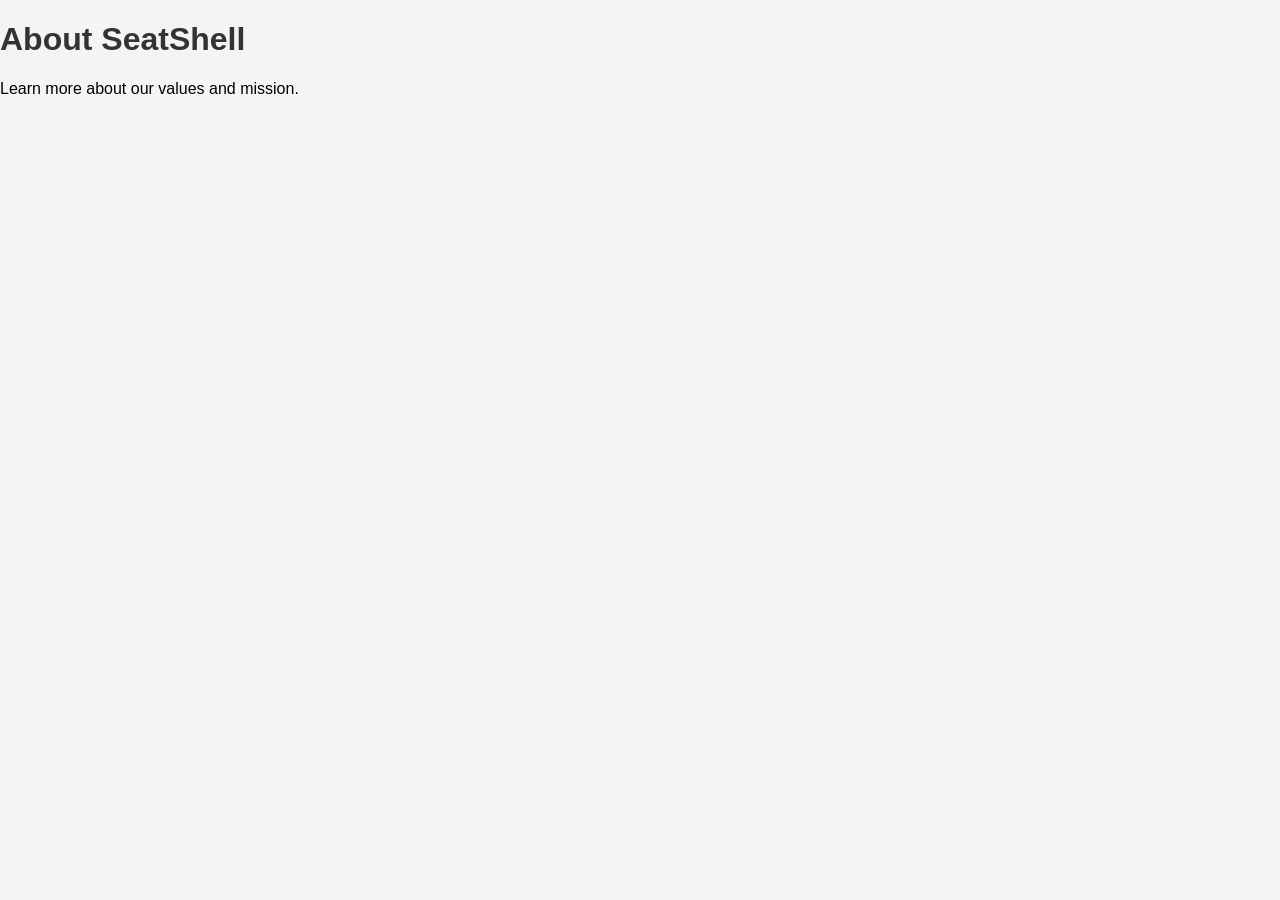
==== about.html @ 73639a5e "Add complete SeatShell website with brand package" ====
<!DOCTYPE html>
<html lang="en">
<head>
    <meta charset="UTF-8">
    <title>About Us - SeatShell</title>
    <link rel="stylesheet" href="styles.css">
</head>
<body>
    <h1>About SeatShell</h1>
    <p>Learn more about our values and mission.</p>
</body>
</html>
---- styles.css ----
body {
    font-family: Arial, sans-serif;
    margin: 0;
    padding: 0;
    background-color: #f4f4f4;
}

header,
footer {
    background-color: #333;
    color: white;
    text-align: center;
    padding: 1em 0;
}

h1, h2 {
    color: #333;
}
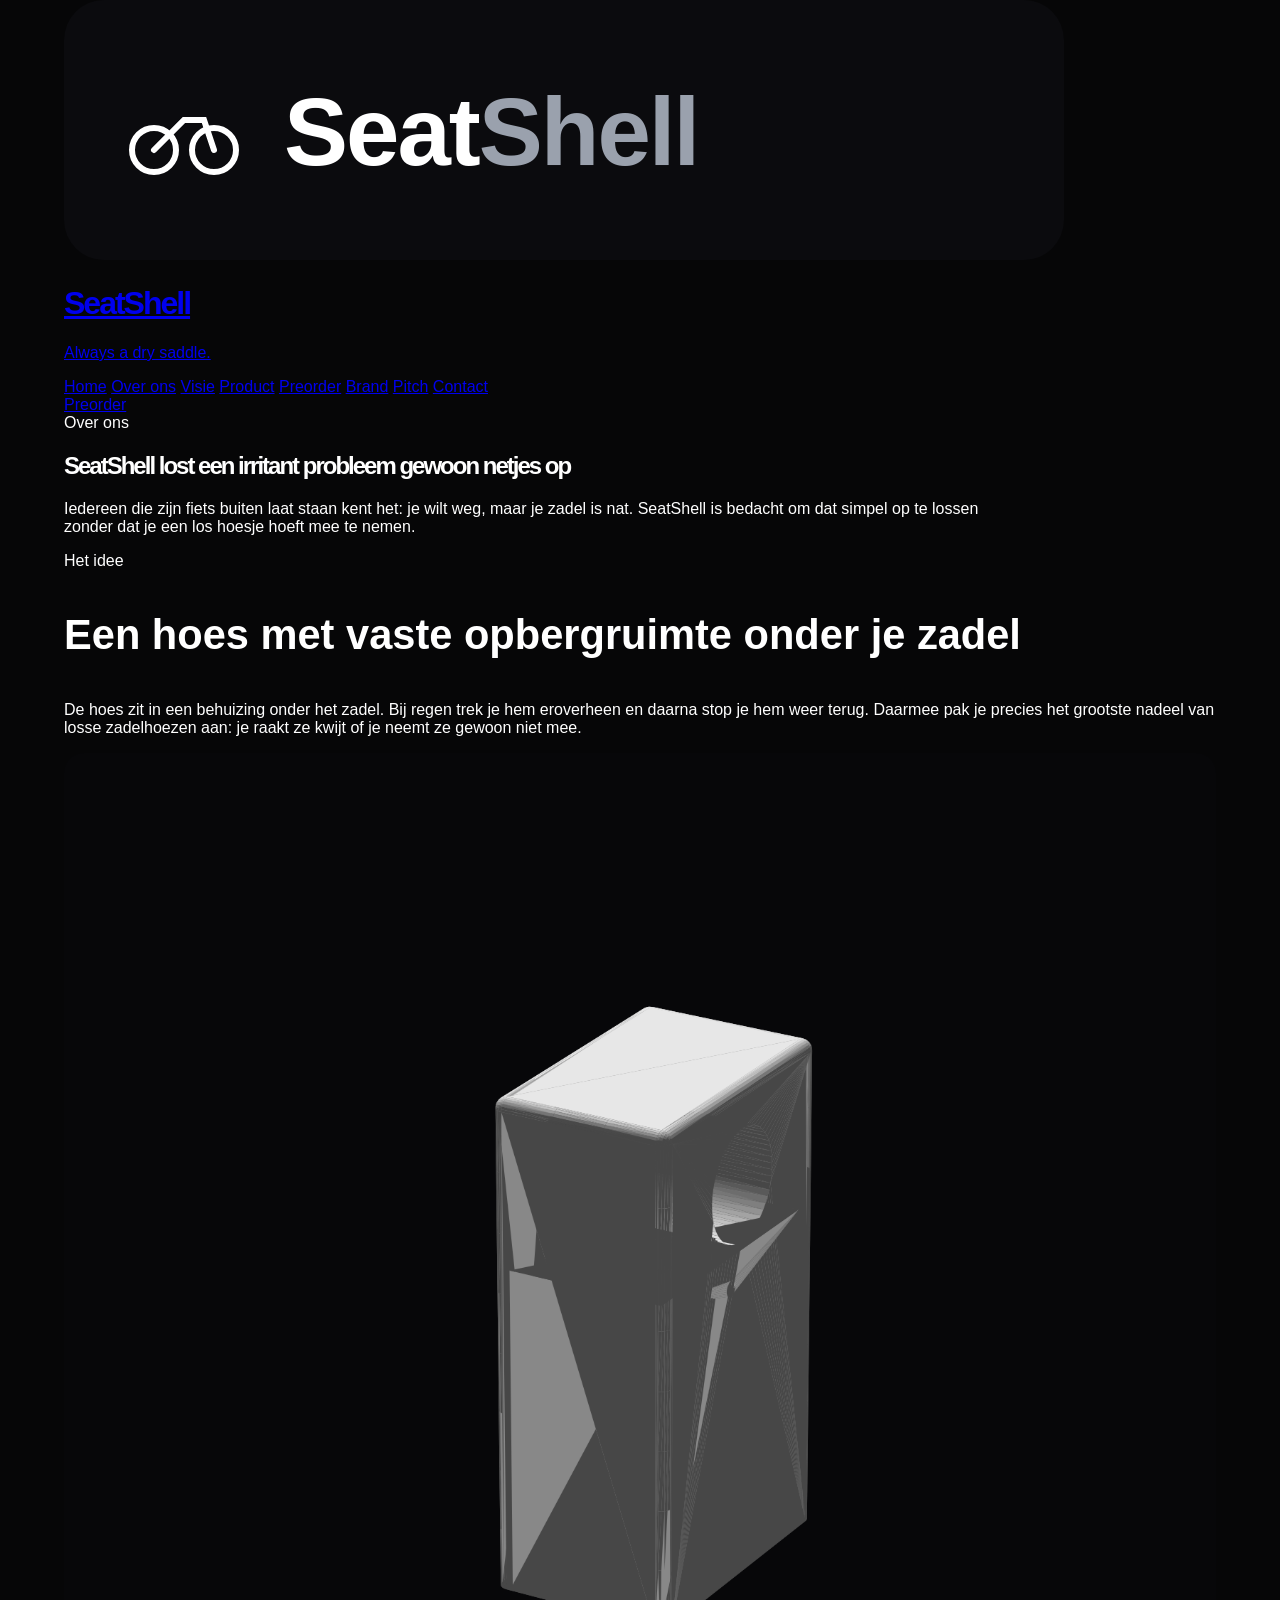
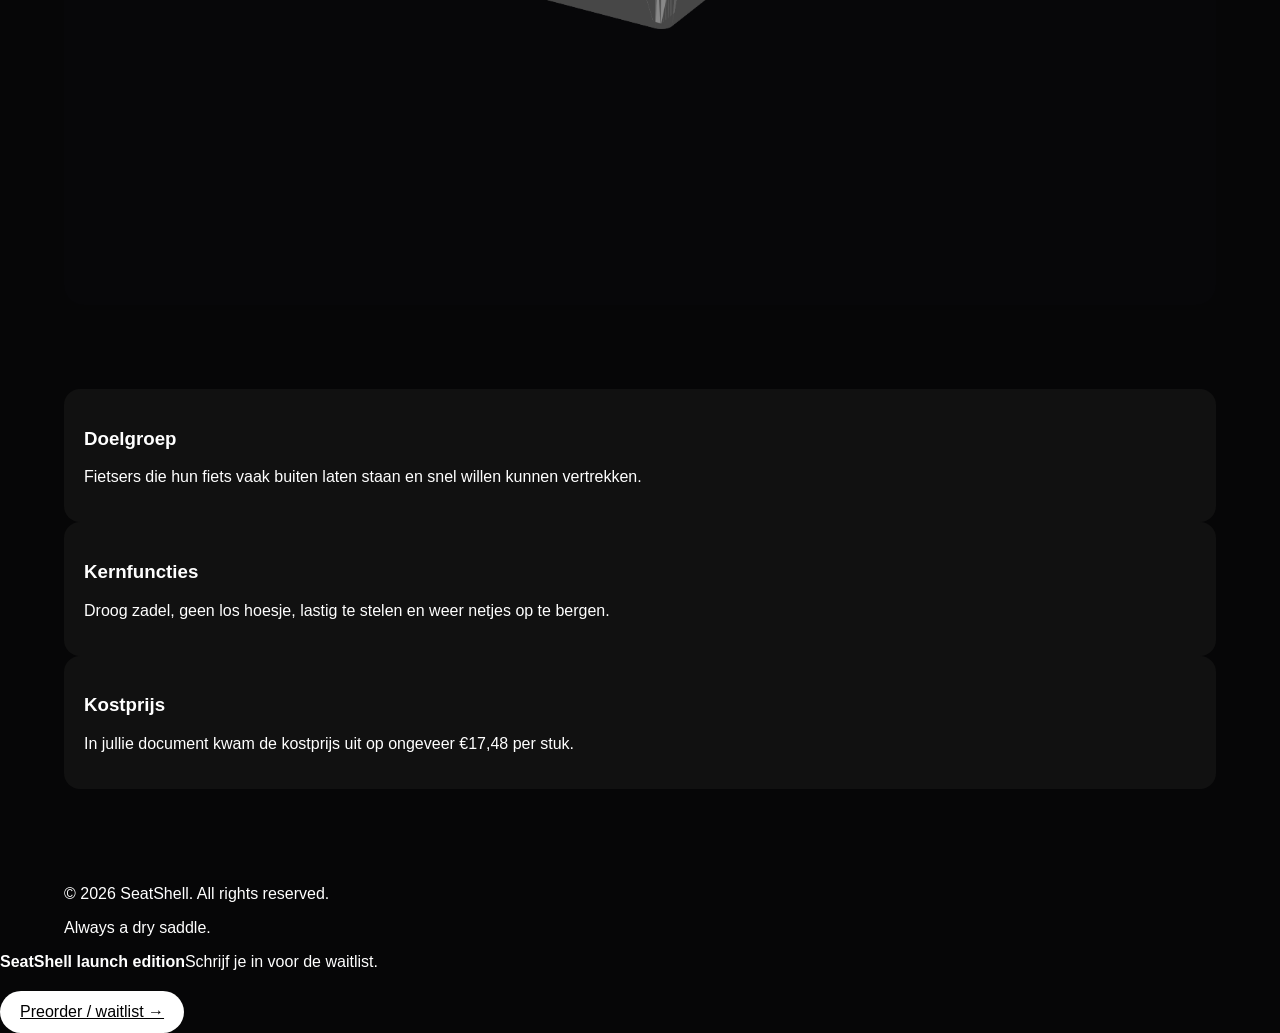
==== commit c45b72d6: "Add files via upload" ====
--- a/about.html
+++ b/about.html
@@ -1,12 +1,41 @@
-<!DOCTYPE html>
-<html lang="en">
-<head>
-    <meta charset="UTF-8">
-    <title>About Us - SeatShell</title>
-    <link rel="stylesheet" href="styles.css">
-</head>
-<body>
-    <h1>About SeatShell</h1>
-    <p>Learn more about our values and mission.</p>
-</body>
-</html>+<!DOCTYPE html><html lang="nl"><head><meta charset="UTF-8"><meta name="viewport" content="width=device-width, initial-scale=1.0"><title>Over ons — SeatShell</title><meta name="description" content="Meer over SeatShell."><link rel="stylesheet" href="styles.css"></head><body>
+<header class="topbar">
+  <div class="container">
+    <div class="topbar-inner">
+      <a class="brand" href="index.html">
+        <img src="logo.svg" alt="SeatShell logo">
+        <div><h1>SeatShell</h1><p>Always a dry saddle.</p></div>
+      </a>
+      <nav>
+        <a href="index.html" class="">Home</a>
+        <a href="about.html" class="active">Over ons</a>
+        <a href="vision.html" class="">Visie</a>
+        <a href="product.html" class="">Product</a>
+        <a href="preorder.html" class="">Preorder</a>
+        <a href="brand.html" class="">Brand</a>
+        <a href="deck.html" class="">Pitch</a>
+        <a href="contact.html" class="">Contact</a>
+      </nav>
+      <a class="nav-cta" href="preorder.html">Preorder</a>
+    </div>
+  </div>
+</header>
+
+<main>
+<section class="page-hero"><div class="container"><div class="page-hero-card" data-animate><div class="section-label">Over ons</div><h2>SeatShell lost een irritant probleem gewoon netjes op</h2><p class="lead" style="max-width:920px;">Iedereen die zijn fiets buiten laat staan kent het: je wilt weg, maar je zadel is nat. SeatShell is bedacht om dat simpel op te lossen zonder dat je een los hoesje hoeft mee te nemen.</p></div></div></section>
+
+<section class="section-large"><div class="container grid-2">
+<div class="panel" data-animate><div class="section-label">Het idee</div><h3 class="section-title" style="font-size:2.6rem;">Een hoes met vaste opbergruimte onder je zadel</h3><p class="lead" style="font-size:1rem;">De hoes zit in een behuizing onder het zadel. Bij regen trek je hem eroverheen en daarna stop je hem weer terug. Daarmee pak je precies het grootste nadeel van losse zadelhoezen aan: je raakt ze kwijt of je neemt ze gewoon niet mee.</p></div>
+<div class="panel" data-animate><img src="seatshell-render-angle.png" alt="SeatShell render schuin" style="border-radius:20px;"></div>
+</div></section>
+
+<section class="section"><div class="container stats-grid">
+<div class="card" data-animate><h3>Doelgroep</h3><p>Fietsers die hun fiets vaak buiten laten staan en snel willen kunnen vertrekken.</p></div>
+<div class="card" data-animate><h3>Kernfuncties</h3><p>Droog zadel, geen los hoesje, lastig te stelen en weer netjes op te bergen.</p></div>
+<div class="card" data-animate><h3>Kostprijs</h3><p>In jullie document kwam de kostprijs uit op ongeveer €17,48 per stuk.</p></div>
+</div></section>
+</main>
+
+<footer><div class="container footer-inner"><p>© 2026 SeatShell. All rights reserved.</p><p>Always a dry saddle.</p></div></footer>
+<div class="sticky-bar"><div><strong>SeatShell launch edition</strong><span>Schrijf je in voor de waitlist.</span></div><a class="button button-primary" href="preorder.html">Preorder / waitlist →</a></div>
+<script src="script.js"></script></body></html>
--- a/styles.css
+++ b/styles.css
@@ -1,18 +1,10 @@
-body {
-    font-family: Arial, sans-serif;
-    margin: 0;
-    padding: 0;
-    background-color: #f4f4f4;
-}
 
-header,
-footer {
-    background-color: #333;
-    color: white;
-    text-align: center;
-    padding: 1em 0;
-}
-
-h1, h2 {
-    color: #333;
-}+body{margin:0;font-family:Inter,sans-serif;background:#060607;color:#fff}
+.container{width:90%;max-width:1200px;margin:auto}
+.section{padding:80px 0}
+h1,h2{letter-spacing:-2px}
+.hero{display:flex;gap:40px;align-items:center}
+img{max-width:100%;border-radius:20px}
+.card{background:#111;padding:20px;border-radius:16px}
+.grid{display:grid;grid-template-columns:repeat(3,1fr);gap:20px}
+.button{padding:12px 20px;background:#fff;color:#000;border-radius:999px;display:inline-block;margin-top:20px}
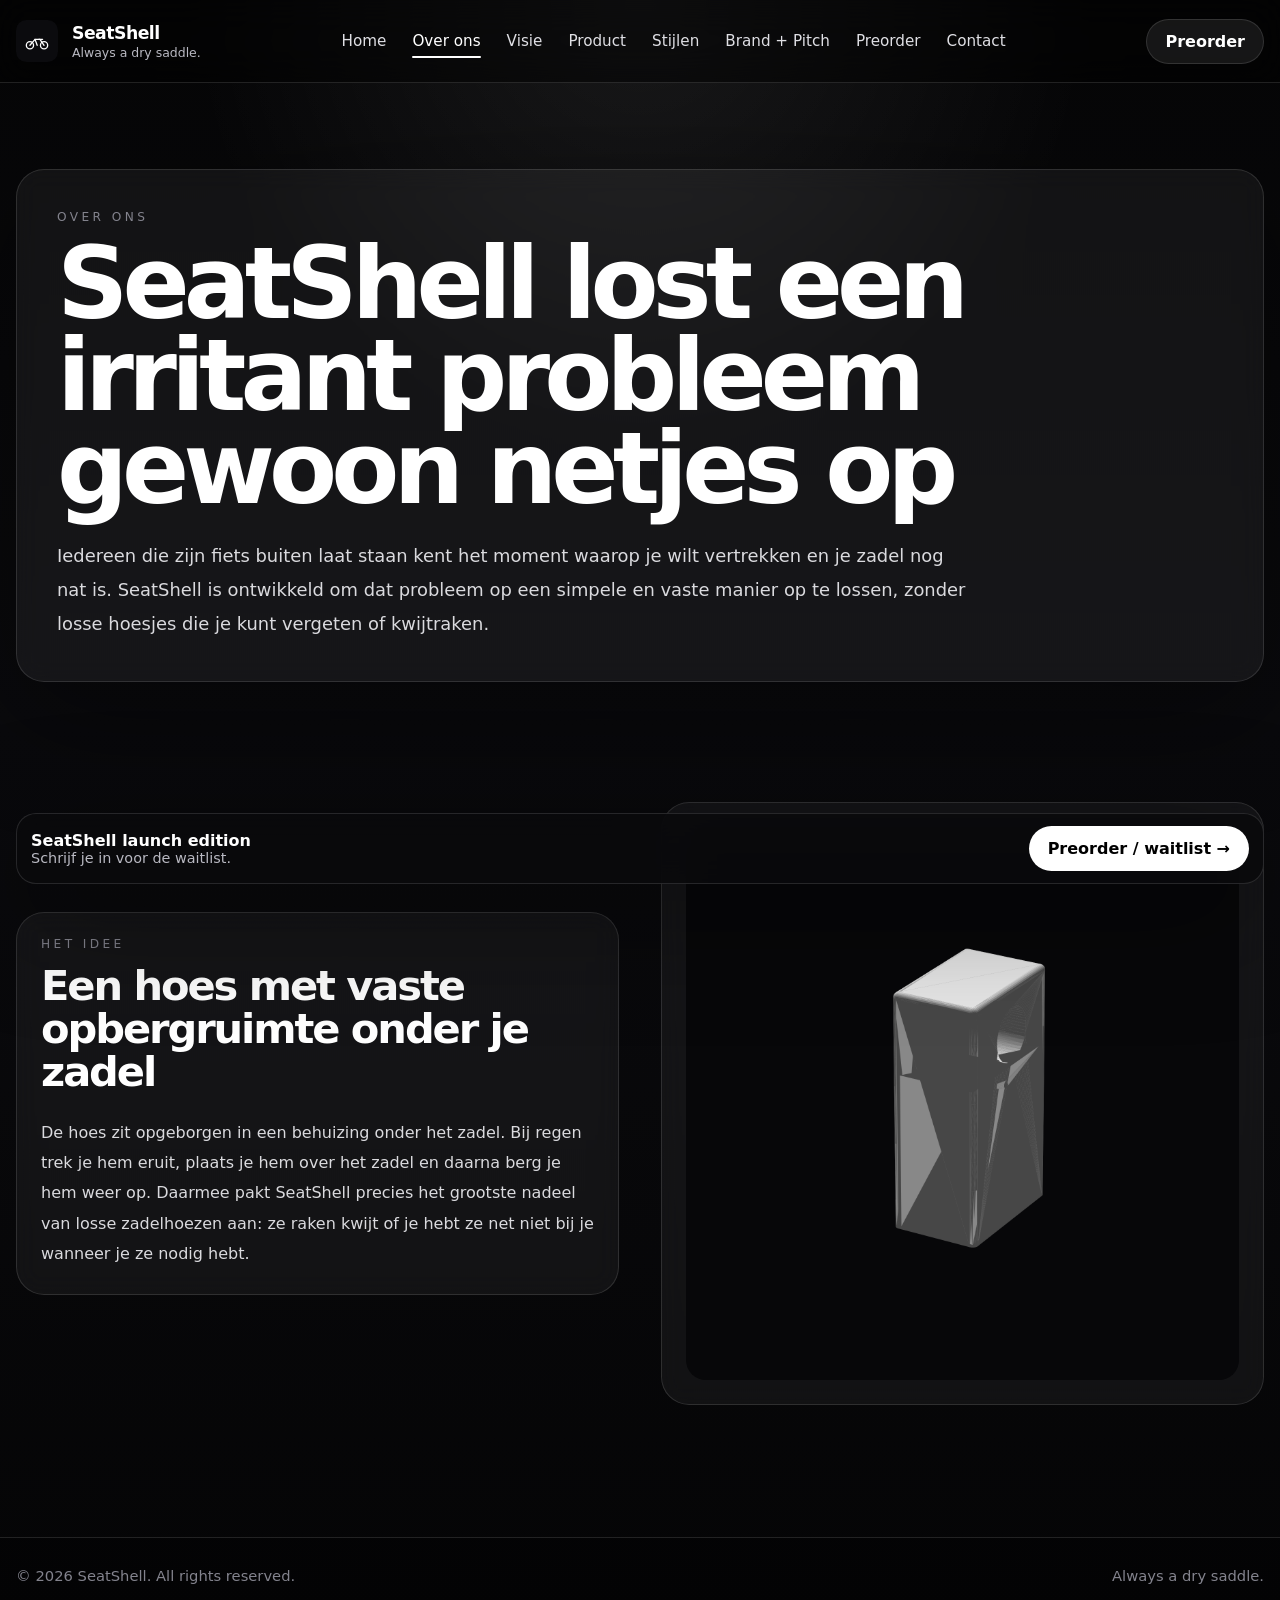
==== commit b7195c32: "Add files via upload" ====
--- a/about.html
+++ b/about.html
@@ -1,41 +1,19 @@
 <!DOCTYPE html><html lang="nl"><head><meta charset="UTF-8"><meta name="viewport" content="width=device-width, initial-scale=1.0"><title>Over ons — SeatShell</title><meta name="description" content="Meer over SeatShell."><link rel="stylesheet" href="styles.css"></head><body>
-<header class="topbar">
-  <div class="container">
-    <div class="topbar-inner">
-      <a class="brand" href="index.html">
-        <img src="logo.svg" alt="SeatShell logo">
-        <div><h1>SeatShell</h1><p>Always a dry saddle.</p></div>
-      </a>
-      <nav>
-        <a href="index.html" class="">Home</a>
-        <a href="about.html" class="active">Over ons</a>
-        <a href="vision.html" class="">Visie</a>
-        <a href="product.html" class="">Product</a>
-        <a href="preorder.html" class="">Preorder</a>
-        <a href="brand.html" class="">Brand</a>
-        <a href="deck.html" class="">Pitch</a>
-        <a href="contact.html" class="">Contact</a>
-      </nav>
-      <a class="nav-cta" href="preorder.html">Preorder</a>
-    </div>
-  </div>
-</header>
+<header class="topbar"><div class="container"><div class="topbar-inner">
+<a class="brand" href="index.html"><img src="logo.svg" alt="SeatShell logo"><div><h1>SeatShell</h1><p>Always a dry saddle.</p></div></a>
+<nav>
+<a href="index.html" class="">Home</a>
+<a href="about.html" class="active">Over ons</a>
+<a href="vision.html" class="">Visie</a>
+<a href="product.html" class="">Product</a>
+<a href="styles-page.html" class="">Stijlen</a>
+<a href="brand-pitch.html" class="">Brand + Pitch</a>
+<a href="preorder.html" class="">Preorder</a>
+<a href="contact.html" class="">Contact</a>
+</nav>
+<a class="nav-cta" href="preorder.html">Preorder</a>
+</div></div></header>
 
-<main>
-<section class="page-hero"><div class="container"><div class="page-hero-card" data-animate><div class="section-label">Over ons</div><h2>SeatShell lost een irritant probleem gewoon netjes op</h2><p class="lead" style="max-width:920px;">Iedereen die zijn fiets buiten laat staan kent het: je wilt weg, maar je zadel is nat. SeatShell is bedacht om dat simpel op te lossen zonder dat je een los hoesje hoeft mee te nemen.</p></div></div></section>
-
-<section class="section-large"><div class="container grid-2">
-<div class="panel" data-animate><div class="section-label">Het idee</div><h3 class="section-title" style="font-size:2.6rem;">Een hoes met vaste opbergruimte onder je zadel</h3><p class="lead" style="font-size:1rem;">De hoes zit in een behuizing onder het zadel. Bij regen trek je hem eroverheen en daarna stop je hem weer terug. Daarmee pak je precies het grootste nadeel van losse zadelhoezen aan: je raakt ze kwijt of je neemt ze gewoon niet mee.</p></div>
-<div class="panel" data-animate><img src="seatshell-render-angle.png" alt="SeatShell render schuin" style="border-radius:20px;"></div>
-</div></section>
-
-<section class="section"><div class="container stats-grid">
-<div class="card" data-animate><h3>Doelgroep</h3><p>Fietsers die hun fiets vaak buiten laten staan en snel willen kunnen vertrekken.</p></div>
-<div class="card" data-animate><h3>Kernfuncties</h3><p>Droog zadel, geen los hoesje, lastig te stelen en weer netjes op te bergen.</p></div>
-<div class="card" data-animate><h3>Kostprijs</h3><p>In jullie document kwam de kostprijs uit op ongeveer €17,48 per stuk.</p></div>
-</div></section>
-</main>
-
-<footer><div class="container footer-inner"><p>© 2026 SeatShell. All rights reserved.</p><p>Always a dry saddle.</p></div></footer>
-<div class="sticky-bar"><div><strong>SeatShell launch edition</strong><span>Schrijf je in voor de waitlist.</span></div><a class="button button-primary" href="preorder.html">Preorder / waitlist →</a></div>
-<script src="script.js"></script></body></html>+<main><section class="page-hero"><div class="container"><div class="page-hero-card" data-animate><div class="section-label">Over ons</div><h2>SeatShell lost een irritant probleem gewoon netjes op</h2><p class="lead" style="max-width:920px;">Iedereen die zijn fiets buiten laat staan kent het moment waarop je wilt vertrekken en je zadel nog nat is. SeatShell is ontwikkeld om dat probleem op een simpele en vaste manier op te lossen, zonder losse hoesjes die je kunt vergeten of kwijtraken.</p></div></div></section>
+<section class="section-large"><div class="container grid-2"><div class="panel" data-animate><div class="section-label">Het idee</div><h3 class="section-title" style="font-size:2.6rem;">Een hoes met vaste opbergruimte onder je zadel</h3><p class="lead" style="font-size:1rem;">De hoes zit opgeborgen in een behuizing onder het zadel. Bij regen trek je hem eruit, plaats je hem over het zadel en daarna berg je hem weer op. Daarmee pakt SeatShell precies het grootste nadeel van losse zadelhoezen aan: ze raken kwijt of je hebt ze net niet bij je wanneer je ze nodig hebt.</p></div><div class="panel" data-animate><img src="seatshell-render-angle.png" alt="SeatShell render schuin" style="border-radius:20px;"></div></div></section></main>
+<footer><div class="container footer-inner"><p>© 2026 SeatShell. All rights reserved.</p><p>Always a dry saddle.</p></div></footer><div class="sticky-bar"><div><strong>SeatShell launch edition</strong><span>Schrijf je in voor de waitlist.</span></div><a class="button button-primary" href="preorder.html">Preorder / waitlist →</a></div><script src="script.js"></script></body></html>
--- a/styles.css
+++ b/styles.css
@@ -1,10 +1,171 @@
 
-body{margin:0;font-family:Inter,sans-serif;background:#060607;color:#fff}
-.container{width:90%;max-width:1200px;margin:auto}
-.section{padding:80px 0}
-h1,h2{letter-spacing:-2px}
-.hero{display:flex;gap:40px;align-items:center}
-img{max-width:100%;border-radius:20px}
-.card{background:#111;padding:20px;border-radius:16px}
-.grid{display:grid;grid-template-columns:repeat(3,1fr);gap:20px}
-.button{padding:12px 20px;background:#fff;color:#000;border-radius:999px;display:inline-block;margin-top:20px}
+:root{
+  --bg:#060607;
+  --bg-soft:#0d0d10;
+  --panel:rgba(255,255,255,.05);
+  --panel-strong:rgba(255,255,255,.08);
+  --border:rgba(255,255,255,.12);
+  --text:#ffffff;
+  --muted:#b9b9c2;
+  --muted2:#83838d;
+  --shadow:0 30px 120px rgba(0,0,0,.45);
+  --max:1260px;
+}
+*{box-sizing:border-box}
+html{scroll-behavior:smooth}
+body{
+  margin:0;
+  font-family:Inter,ui-sans-serif,system-ui,-apple-system,BlinkMacSystemFont,"Segoe UI",sans-serif;
+  color:var(--text);
+  background:
+    radial-gradient(circle at top, rgba(255,255,255,.08), transparent 26%),
+    linear-gradient(180deg,#060607 0%,#0a0a0d 45%,#050506 100%);
+}
+a{text-decoration:none;color:inherit}
+img{display:block;max-width:100%}
+.container{width:min(var(--max), calc(100% - 32px));margin:0 auto}
+.topbar{
+  position:sticky;top:0;z-index:1000;
+  backdrop-filter:blur(18px);
+  background:rgba(0,0,0,.48);
+  border-bottom:1px solid var(--border);
+}
+.topbar-inner{
+  min-height:82px;
+  display:flex;align-items:center;justify-content:space-between;gap:24px;
+}
+.brand{display:flex;align-items:center;gap:14px}
+.brand img{width:42px;height:42px}
+.brand h1{margin:0;font-size:1.08rem;letter-spacing:-.03em}
+.brand p{margin:2px 0 0;font-size:.78rem;color:var(--muted)}
+nav{display:flex;gap:26px;color:#dfdfe4;font-size:.95rem;flex-wrap:wrap}
+nav a{position:relative}
+nav a.active,nav a:hover{color:#fff}
+nav a.active::after{
+  content:"";position:absolute;left:0;right:0;bottom:-8px;height:2px;background:#fff;border-radius:99px;
+}
+.button,.nav-cta{
+  display:inline-flex;align-items:center;justify-content:center;gap:10px;
+  padding:12px 18px;border-radius:999px;border:1px solid transparent;font-weight:600;
+  transition:transform .22s ease, background .22s ease, border-color .22s ease;
+}
+.button:hover,.nav-cta:hover{transform:translateY(-1px)}
+.nav-cta{border-color:var(--border);background:rgba(255,255,255,.08)}
+.button-primary{background:#fff;color:#000}
+.button-secondary{background:rgba(255,255,255,.06);border-color:var(--border)}
+.button-ghost{background:transparent;border-color:var(--border)}
+.hero{padding:96px 0 72px;overflow:hidden}
+.hero-grid,.gallery-product,.contact-grid,.grid-2,.brand-grid,.deck-grid{display:grid;grid-template-columns:1fr 1fr;gap:42px;align-items:center}
+.eyebrow{
+  display:inline-flex;align-items:center;gap:8px;padding:10px 16px;border-radius:999px;
+  border:1px solid var(--border);background:rgba(255,255,255,.05);
+  color:#dadadf;font-size:.73rem;letter-spacing:.22em;text-transform:uppercase;margin-bottom:22px;
+}
+.hero h2,.page-hero h2{
+  margin:0;
+  font-size:clamp(3.2rem,8vw,6.2rem);
+  line-height:.93;letter-spacing:-.06em;
+}
+.hero h2 span,.page-hero h2 span{color:#a7a7b0}
+.lead{
+  margin:24px 0 0;max-width:760px;
+  color:#dadade;font-size:1.12rem;line-height:1.9;
+}
+.hero-actions,.cta-row{display:flex;flex-wrap:wrap;gap:14px;margin-top:34px}
+.section{padding:28px 0}
+.section-large{padding:96px 0}
+.section-label{
+  color:var(--muted2);text-transform:uppercase;letter-spacing:.28em;font-size:.76rem;margin-bottom:14px;
+}
+.section-title{
+  margin:0 0 18px;font-size:clamp(2.4rem,5vw,4.2rem);line-height:1.03;letter-spacing:-.05em;
+}
+.grid-3,.grid-4,.thumb-row,.reviews,.story-grid,.stats-grid,.visual-grid,.feature-wrap,.faq-list,.styles-grid,.brand-grid{display:grid;gap:16px}
+.grid-3,.stats-grid,.feature-wrap,.styles-grid{grid-template-columns:repeat(3,1fr)}
+.grid-4{grid-template-columns:repeat(4,1fr)}
+.story-grid,.visual-grid,.brand-grid{grid-template-columns:1fr 1fr 1fr}
+.card,.panel,.feature-card,.story-card,.gallery-card,.price-card,.faq-item,.review-card,.contact-box,.form-box,.page-hero-card,.visual-card,.deck-card,.style-card,.logo-preview{
+  border:1px solid var(--border);background:rgba(255,255,255,.05);backdrop-filter:blur(12px);border-radius:28px;
+}
+.card,.panel,.story-card,.visual-card,.review-card,.faq-item,.deck-card,.style-card,.logo-preview{padding:24px}
+.card h3,.feature-card h3,.story-card h3,.review-card h3,.faq-item h3,.visual-card h3,.deck-card h3,.style-card h3,.logo-preview h3{margin:0 0 10px;font-size:1.16rem}
+.card p,.feature-card p,.story-card p,.review-card p,.faq-item p,.visual-card p,.deck-card p,.style-card p,.logo-preview p{margin:0;color:var(--muted);line-height:1.85}
+.hero-visual{
+  position:relative;padding:16px;border-radius:40px;
+  background:linear-gradient(135deg, rgba(255,255,255,.10), rgba(255,255,255,.02));
+  box-shadow:var(--shadow);
+}
+.hero-visual-inner,.gallery-main{
+  border:1px solid var(--border);border-radius:30px;padding:18px;
+  background:radial-gradient(circle at 50% 18%, rgba(255,255,255,.10), transparent 36%),linear-gradient(180deg,#141417 0%,#0c0c0f 100%);
+}
+.hero-visual img,.gallery-main img,.thumb img{border-radius:20px}
+.feature-wrap{
+  display:grid;grid-template-columns:repeat(3,1fr);gap:18px;
+  padding:10px;border-radius:34px;border:1px solid var(--border);background:rgba(255,255,255,.03);
+}
+.feature-card{padding:28px;border-radius:24px;background:rgba(0,0,0,.22)}
+.icon-box{
+  width:52px;height:52px;border-radius:18px;display:grid;place-items:center;
+  border:1px solid var(--border);background:rgba(255,255,255,.05);margin-bottom:18px;font-size:1.15rem;
+}
+.page-hero{padding:86px 0 24px}
+.page-hero-card{padding:40px;box-shadow:var(--shadow)}
+.gallery-card,.price-card{padding:28px}
+.thumb-row{grid-template-columns:repeat(2,1fr);margin-top:12px}
+.thumb{border:1px solid var(--border);border-radius:18px;padding:12px;background:rgba(255,255,255,.03)}
+.badge{
+  display:inline-flex;align-items:center;padding:8px 12px;border-radius:999px;
+  border:1px solid var(--border);background:rgba(255,255,255,.06);font-size:.8rem;color:#ddd;
+}
+.price{font-size:3rem;letter-spacing:-.05em;font-weight:800;margin:12px 0 18px}
+.bullets{display:grid;gap:12px;padding:0;list-style:none}
+.bullets li{color:#d8d8dd;line-height:1.75;padding-left:18px;position:relative}
+.bullets li::before{content:"•";position:absolute;left:0;top:0;color:#fff}
+.review-card small{display:block;color:#fff;font-weight:700;margin-bottom:10px}
+.contact-wrap{
+  border-radius:40px;overflow:hidden;border:1px solid var(--border);
+  background:linear-gradient(135deg, rgba(255,255,255,.06), rgba(255,255,255,.02));box-shadow:var(--shadow);
+}
+.contact-box,.form-box{padding:32px}
+.contact-box{border-right:1px solid var(--border)}
+.field-row{display:grid;grid-template-columns:1fr 1fr;gap:16px}
+input,textarea{
+  width:100%;padding:16px 18px;border-radius:18px;outline:none;border:1px solid var(--border);
+  background:rgba(255,255,255,.05);color:white;font:inherit;transition:.2s ease;
+}
+input::placeholder,textarea::placeholder{color:var(--muted2)}
+textarea{min-height:140px;resize:vertical}
+.style-image{
+  min-height:220px;border-radius:22px;border:1px solid var(--border);
+  background:radial-gradient(circle at 50% 18%, rgba(255,255,255,.10), transparent 36%),linear-gradient(180deg,#17171a 0%,#0b0b0e 100%);
+  display:flex;align-items:center;justify-content:center;
+}
+.shell-shape{
+  width:82%;height:84px;border-radius:999px;border:1px solid rgba(255,255,255,.16);
+  background:linear-gradient(135deg, rgba(255,255,255,.24), rgba(255,255,255,.06) 44%, rgba(255,255,255,.18));
+}
+.shell-shape.stone{background:linear-gradient(135deg,#cfd3d7,#9ea5ae)}
+.shell-shape.sport{height:70px;transform:skew(-8deg)}
+.shell-shape.urban{height:92px;background:linear-gradient(135deg,#9aa1ad,#5e6570)}
+.sticky-bar{
+  position:fixed;left:16px;right:16px;bottom:16px;z-index:1100;
+  border:1px solid var(--border);background:rgba(10,10,12,.88);backdrop-filter:blur(18px);
+  border-radius:20px;padding:12px 14px;display:flex;align-items:center;justify-content:space-between;gap:16px;box-shadow:var(--shadow);
+}
+.sticky-bar strong{display:block}
+.sticky-bar span{display:block;color:var(--muted);font-size:.9rem}
+[data-animate]{opacity:0;transform:translateY(24px);transition:opacity .7s ease, transform .7s ease}
+[data-animate].visible{opacity:1;transform:translateY(0)}
+footer{border-top:1px solid var(--border);background:rgba(0,0,0,.30);margin-top:36px}
+.footer-inner{min-height:76px;display:flex;justify-content:space-between;align-items:center;gap:20px;color:var(--muted2);font-size:.92rem}
+@media (max-width: 1024px){
+  .hero-grid,.grid-2,.grid-3,.grid-4,.story-grid,.visual-grid,.gallery-product,.reviews,.contact-grid,.styles-grid,.brand-grid,.feature-wrap,.deck-grid,.stats-grid{grid-template-columns:1fr}
+  .contact-box{border-right:none;border-bottom:1px solid var(--border)}
+}
+@media (max-width: 760px){
+  nav,.nav-cta{display:none}
+  .container{width:min(var(--max), calc(100% - 24px))}
+  .field-row{grid-template-columns:1fr}
+  .sticky-bar{flex-direction:column;align-items:flex-start}
+}
